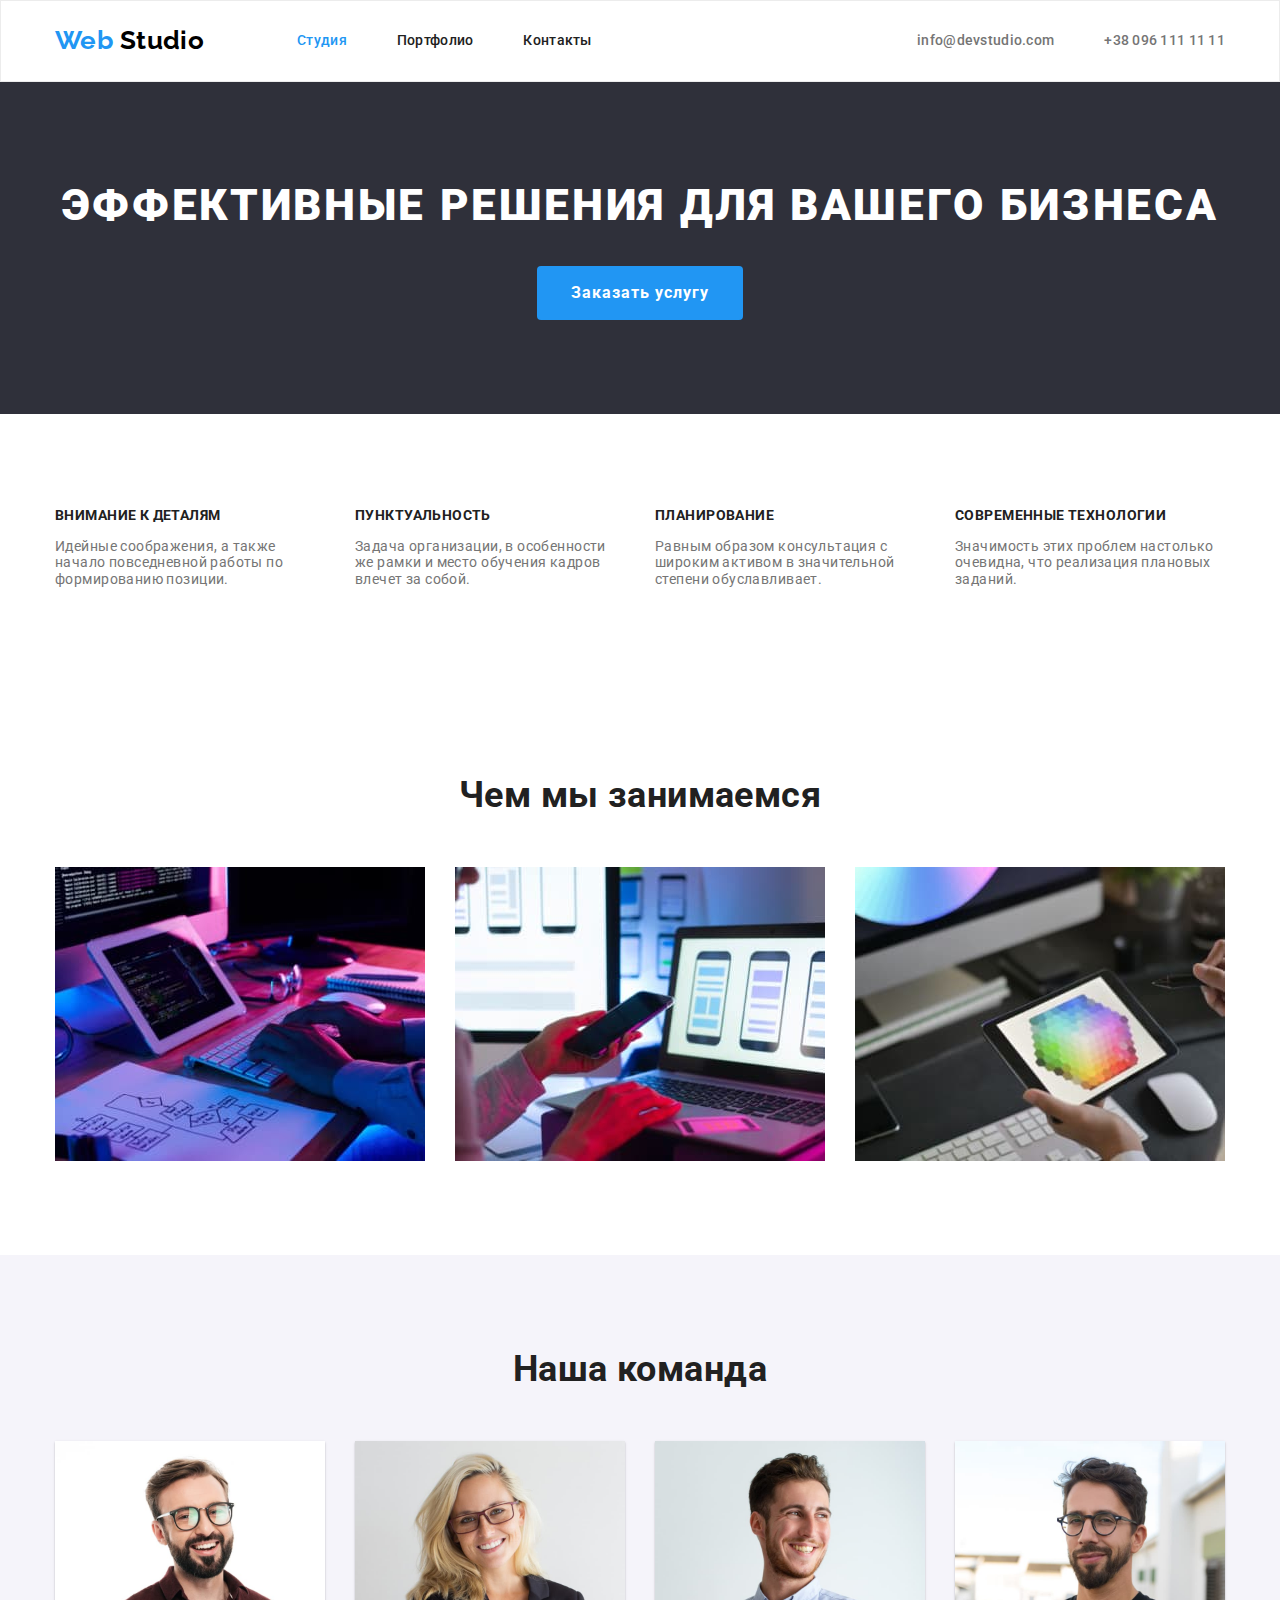
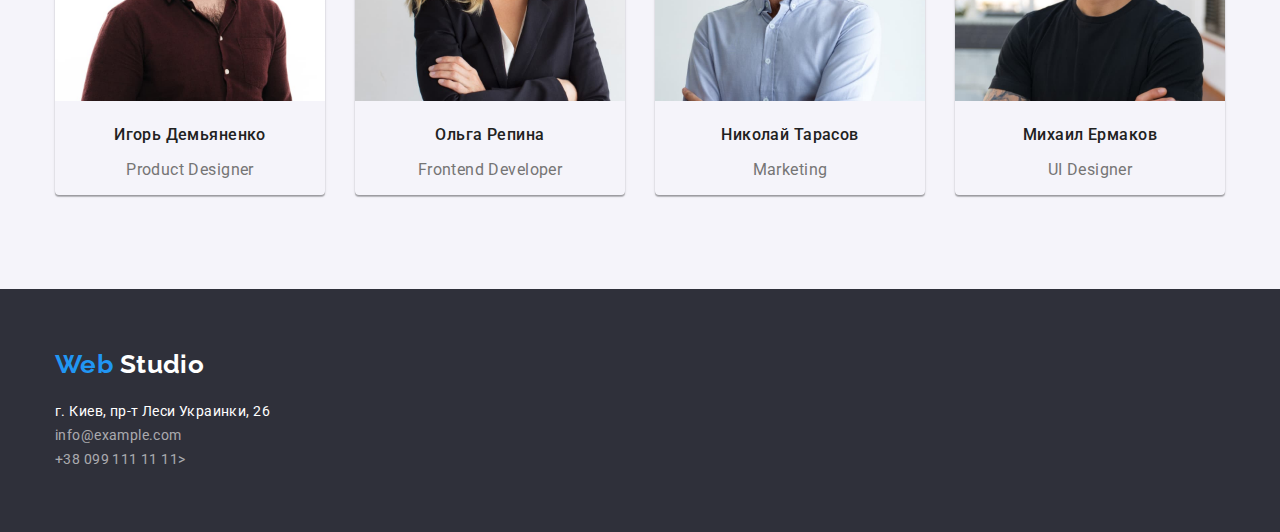
==== index.html @ 8296751c "Внес позиционирование" ====
<!DOCTYPE html>
<html lang="ru">

<head>
    <meta charset="UTF-8">
    <meta http-equiv="X-UA-Compatible" content="IE=edge">
    <meta name="viewport" content="width=device-width, initial-scale=1.0">
    <link rel="preconnect" href="https://fonts.googleapis.com">
    <link rel="preconnect" href="https://fonts.gstatic.com" crossorigin>
    <link
        href="https://fonts.googleapis.com/css2?family=Raleway:wght@700&family=Roboto:wght@400;500;700;900&display=swap"
        rel="stylesheet">
        <link rel="stylesheet" href="https://cdnjs.cloudflare.com/ajax/libs/modern-normalize/1.1.0/modern-normalize.min.css">
    <link rel="stylesheet" href="./css/styles.css">
    <title>Студия</title>
</head>

<body>
    <header class="header-page">
       <div class="container main-nav">
        <nav class="nav">
            <a href="./index.html" class="logo"><span class="logo-word">Web</span> Studio</a>
            <ul class="site-nav list">
                <li class="item"><a href="./index.html" class="link current">Студия</a></li>
                <li class="item"><a href="./portfolio.html" class="link">Портфолио</a></li>
                <li class="item"><a href="" class="link">Контакты</a></li>
            </ul>
        </nav>
        <ul class="contact list">
            <li class="item"><a href="mailto:info@devstudio.com" class="link">info@devstudio.com</a></li>
            <li class="item"><a href="tel:+380961111111" class="link">+38 096 111 11 11</a></li>
        </ul>
       </div>
    </header>
    <main>
        <!-- Заказать услугу -->
        <section class="hero section">
            <div class="container">
                <h1 class="hero-title">Эффективные решения для вашего бизнеса</h1>
                <button type="button" class=" button button-primary">Заказать услугу</button>
            </div>
           
        </section>
        <!-- Особенности -->
        <section class="section">
            <div class="container">
                <h2 class="visually-hidden">Особенности</h2>
                <ul class="features list">
                    <li class="item">
                        <h3 class="features-title">Внимание к деталям</h3>
                        <p class="feature-text">Идейные соображения, а также начало повседневной работы по формированию
                            позиции.</p>
                    </li>
                    <li class="item">
                        <h3 class="features-title">Пунктуальность</h3>
                        <p class="feature-text">Задача организации, в особенности же рамки и место обучения кадров влечет за
                            собой.</p>
                    </li>
                    <li class="item">
                        <h3 class="features-title">Планирование</h3>
                        <p class="feature-text">Равным образом консультация с широким активом в значительной степени
                            обуславливает.</p>
                    </li>
                    <li class="item">
                        <h3 class="features-title">Современные технологии</h3>
                        <p class="feature-text">Значимость этих проблем настолько очевидна, что реализация плановых заданий.
                        </p>
                    </li>
                </ul>
            </div>
          
        </section>
        <!--Чем мы занимаемся-->
        <section class="works section">
           <div class="container">
            <h2 class="section-title">Чем мы занимаемся</h2>
            <ul class=" works-images list">
                <li class="item"><img src="./images/img-1.jpg" alt="Человек печатает на клавиатуре" class="work" width="370" height="294"></li>
                <li class="item"><img src="./images/img-2.jpg" alt="Человек держит смартфон в руке" class="work" width="370" height="294"></li>
                <li class="item"><img src="./images/img-3.jpg" alt="Человек держит планшет в руке" class="work" width="370" height="294"></li>
            </ul>
           </div>
        </section>
        <!--Наша команда-->
        <section class="team section">
            <div class="container">
                <h2 class="section-title">Наша команда</h2>
                <ul class="team-list list">
                    <li class="item">
                        <img src="./images/team-1.jpg" alt="Фото Игорь Демьяненко" width="270" height="260">
                        <h3 class="team-member">Игорь Демьяненко</h3>
                        <p class="team-descrp" lang="en">Product Designer</p>
                    </li>
                    <li class="item">
                        <img src="./images/team-2.jpg" alt="Фото Ольга Репина" width="270" height="260">
                        <h3 class="team-member">Ольга Репина</h3>
                        <p class="team-descrp" lang="en">Frontend Developer</p>
                    </li>
                    <li class="item">
                        <img src="./images/team-4.jpg" alt="Фото Николай Тарасов" width="270" height="260">
                        <h3 class="team-member">Николай Тарасов</h3>
                        <p class="team-descrp" lang="en">Marketing</p>
                    </li>
                    <li class="item">
                        <img src="./images/team-3.jpg" alt="Фото Михаил Ермаков" width="270" height="260">
                        <h3 class="team-member">Михаил Ермаков</h3>
                        <p class="team-descrp" lang="en">UI Designer</p>
                    </li>
                </ul>
            </div>
        </section>
    </main>
    <footer class="footer">
       <div class="page-footer container">
        <a href="./index.html" class="logo">
            <span class="logo-word">Web</span> Studio
        </a>
        <address class="address-list">
            <ul class="list">
                <li> <a href="https://goo.gl/maps/piqngm7oDQpEDh6u6" class="address" target="_blank"
                        rel="noopener nofollow noreferrer"> г. Киев, пр-т Леси Украинки, 26</a> </li>
                <li> <a href="mailto:info@example.com" class="mail">info@example.com</a> </li>
                <li> <a href="tel:+380991111111" class="tel">+38 099 111 11 11></a></li>
            </ul>
        </address>
       </div>

    </footer>
</body>

</html>
---- css/styles.css ----
html{
    box-sizing: border-box;
}

*,
*::after, *::before{
    box-sizing: inherit;
}




:root {
 --title-text-color: #212121;
 --primary-text-color: #757575;
 --accent-color: #2196F3;
 --button-white-color: #FFFFFF;
 --background-section: #2F303A;
 --background-color: #F5F4FA;
}

body {
    color: var(--primary-text-color);
    font-family: 'Roboto', sans-serif;
    letter-spacing: 0.03em;
    font-size: 14px;
    line-height: 1.71;
}   

.list{
    list-style: none;
    padding: 0;
    margin: 0;
}
.container {
    width: 1200px;
    padding-left: 15px;
    padding-right: 15px;
    margin-left: auto;
    margin-right: auto;
}
.section{
    padding-top: 94px;
    padding-bottom: 94px;
}
/*Шапка*/

.header-page{
    border: 1px solid #ECECEC;
}


/*Логотип*/

.logo{
    color: #000000;
    text-decoration: none;
    font-family: 'Raleway', sans-serif;
        font-weight: 700;
        font-size: 26px;
        line-height: 1.2;


}

.nav .logo{
margin-top: 24px;
margin-bottom: 25px;
margin-right: 93px;
}

.logo .logo-word{
    color: #2196F3;
}

.main-nav{
display: flex;
align-items: center;
justify-content: space-between;
}

.nav,
.site-nav{
    display: flex;
    align-items: center;
}


.site-nav .item:not(:last-child){
    margin-right: 50px;
}

.site-nav .link{
    color: var(--title-text-color);
    text-decoration: none;
    font-weight: 500;
    line-height: 1.14;
    letter-spacing: 0.02em;
}

.site-nav .current{
    color: var(--accent-color);
}

.site-nav .link:hover,
.site-nav .link:focus {
    color: var(--accent-color);
}

.contact{
    display: flex;
}
.contact .link{
    color: var(--primary-text-color);
    text-decoration: none;
    font-weight: 500;
    line-height: 1.14;
    letter-spacing: 0.02em;
}

.contact .item:not(:last-child){
    margin-right: 50px;
}
.contact .link:hover,
.contact .link:focus{
color: var(--accent-color);
}

/*Добавила background только чтобы было видно текст*/
.hero{
background-color: var(--background-section);
text-align: center;
}

.hero .hero-title {
    color: var(--button-white-color);
    font-weight: 900;
    font-size: 44px;    
    line-height: 1.36;    
    letter-spacing: 0.06em;
    text-transform: uppercase; 
    
    margin-top: 0;
    margin-bottom: 30px;
}

/*Button*/

.button {
    font-size: 16px;
    text-align: center;     
    cursor: pointer;
    font-family: inherit;
    border-color: transparent;
}

.button-primary {
    color: var(--button-white-color);
    background-color: var(--accent-color);
    
    font-weight: 700;
    line-height: 1.88;
    letter-spacing: 0.06em;

    padding: 10px 32px;
    border-radius: 4px;
    min-width: 200px;

}

.button-secondary {
    display: inline-block;
    color: var(--title-text-color);
    background-color: var(--background-color);

    font-weight: 500;
    line-height: 1.62;

    padding: 6px 22px;
    border-radius: 4px;
}

.button-secondary:not(:last-child){
    margin-right: 8px;
}

.button-primary:hover,
.button-primary:focus{
    color: var(--title-text-color);
    background-color: var(--background-color);
}
.button-secondary:hover,
.button-secondary:focus{
    color: var(--button-white-color);
    background-color: var(--accent-color);
}

.button.active{
    color: var(--button-white-color);
    background-color: var(--accent-color);
}

.visually-hidden {
    position: absolute;
    width: 1px;
    height: 1px;
    margin: -1px;
    border: 0;
    padding: 0;

    white-space: nowrap;
    clip-path: inset(100%);
    clip: rect(0 0 0 0);
    overflow: hidden;
}

.features{
    display: flex;
}

.features .item{
    width: 270px;
}

.features .item:not(:last-child){
    margin-right: 30px;
}

.features .features-title{
    color: var(--title-text-color);
        font-size: 14px;
        line-height: 1.14;
        text-transform: uppercase;
        margin-top: 0px;
        margin-bottom: 10px;
}

.features .feature-text{
        line-height: 1.17;
        margin-bottom: 0;
    
}
.works{
    padding-bottom: 94px;
}

.works .works-images{
    display: flex;
}

.works-images .work{
    display: block;
    max-width: 100%;
    height: auto;
}


.works .works-images .item:not(:last-child){
    margin-right: 30px;
}

.section-title{
    color: var(--title-text-color);
        font-size: 36px;
        line-height: 1.16;
        text-align: center;
        margin-top: 0px;
        margin-bottom: 50px;
}

.team{
    background-color: var(--background-color);
}

.team-list{
    display: flex;
}

.team-list .item{
    box-shadow: 0px 1px 3px rgba(0, 0, 0, 0.12), 0px 1px 1px rgba(0, 0, 0, 0.14), 0px 2px 1px rgba(0, 0, 0, 0.2);
    border-radius: 0px 0px 4px 4px;
    text-align: center;
}

.team-list .item:not(:last-child){
    margin-right: 30px;
}
.team .team-member{
    color: var(--title-text-color);
    font-weight: 500;
    font-size: 16px;
    line-height: 1.19;
    margin-bottom: 10px;
}

.team .team-descrp{
    font-size: 16px;
    line-height: 1.19;
}

.footer {
    background-color: var(--background-section);
}

.footer .page-footer .logo {
    display: block;
    color: var(--button-white-color);
    padding-top: 60px;
    padding-bottom: 20px;
}

.address-list .list{
    padding-bottom: 60px;
}
.address-list .address{
    font-style: normal;
    color: var(--button-white-color);
    text-decoration: none;
    font-size: 14px;
    line-height: 1.71;
}

.address-list .mail:hover,
.address-list .mail:focus,
.address-list .tel:hover,
.address-list .tel:focus{
    color: var(--accent-color);
}

.address-list .mail,
.address-list .tel{
    font-style: normal;
    color: rgba(255, 255, 255, 0.6);
    text-decoration: none;
    font-size: 14px;
    line-height: 1.71;
}



.portfolio-item{
    text-decoration: none;

}

.portfolio-title{
    color: var(--title-text-color);
    font-size: 18px;
    line-height: 2;
    letter-spacing: 0.06em;
    margin-bottom: 4px;
    margin-top: 0;
    padding-top: 20px;
    padding-left: 24px;

}

.portfolio-descrp{
    font-size: 16px;
    line-height: 1.88;
    padding-top: 0;
    padding-bottom: 20px;
    padding-left: 24px;
    margin-top: 0;
    margin-bottom: 0;

}

.portfolio-list{
    display: flex;
    flex-wrap: wrap;
    padding-top: 34px;

    margin: -15px;

  
}

.portfolio-list .item{
    margin: 15px;
    outline: 1px solid #EEEEEE;

}


.item .portfolio-img{
    display: block;
}

.portfolio-nav {
    display: flex;
    justify-content: space-between;
    margin-left: auto;
    margin-right: auto;
    width: 611px;
}

.portfolio{
    outline: 2px solid black;
}
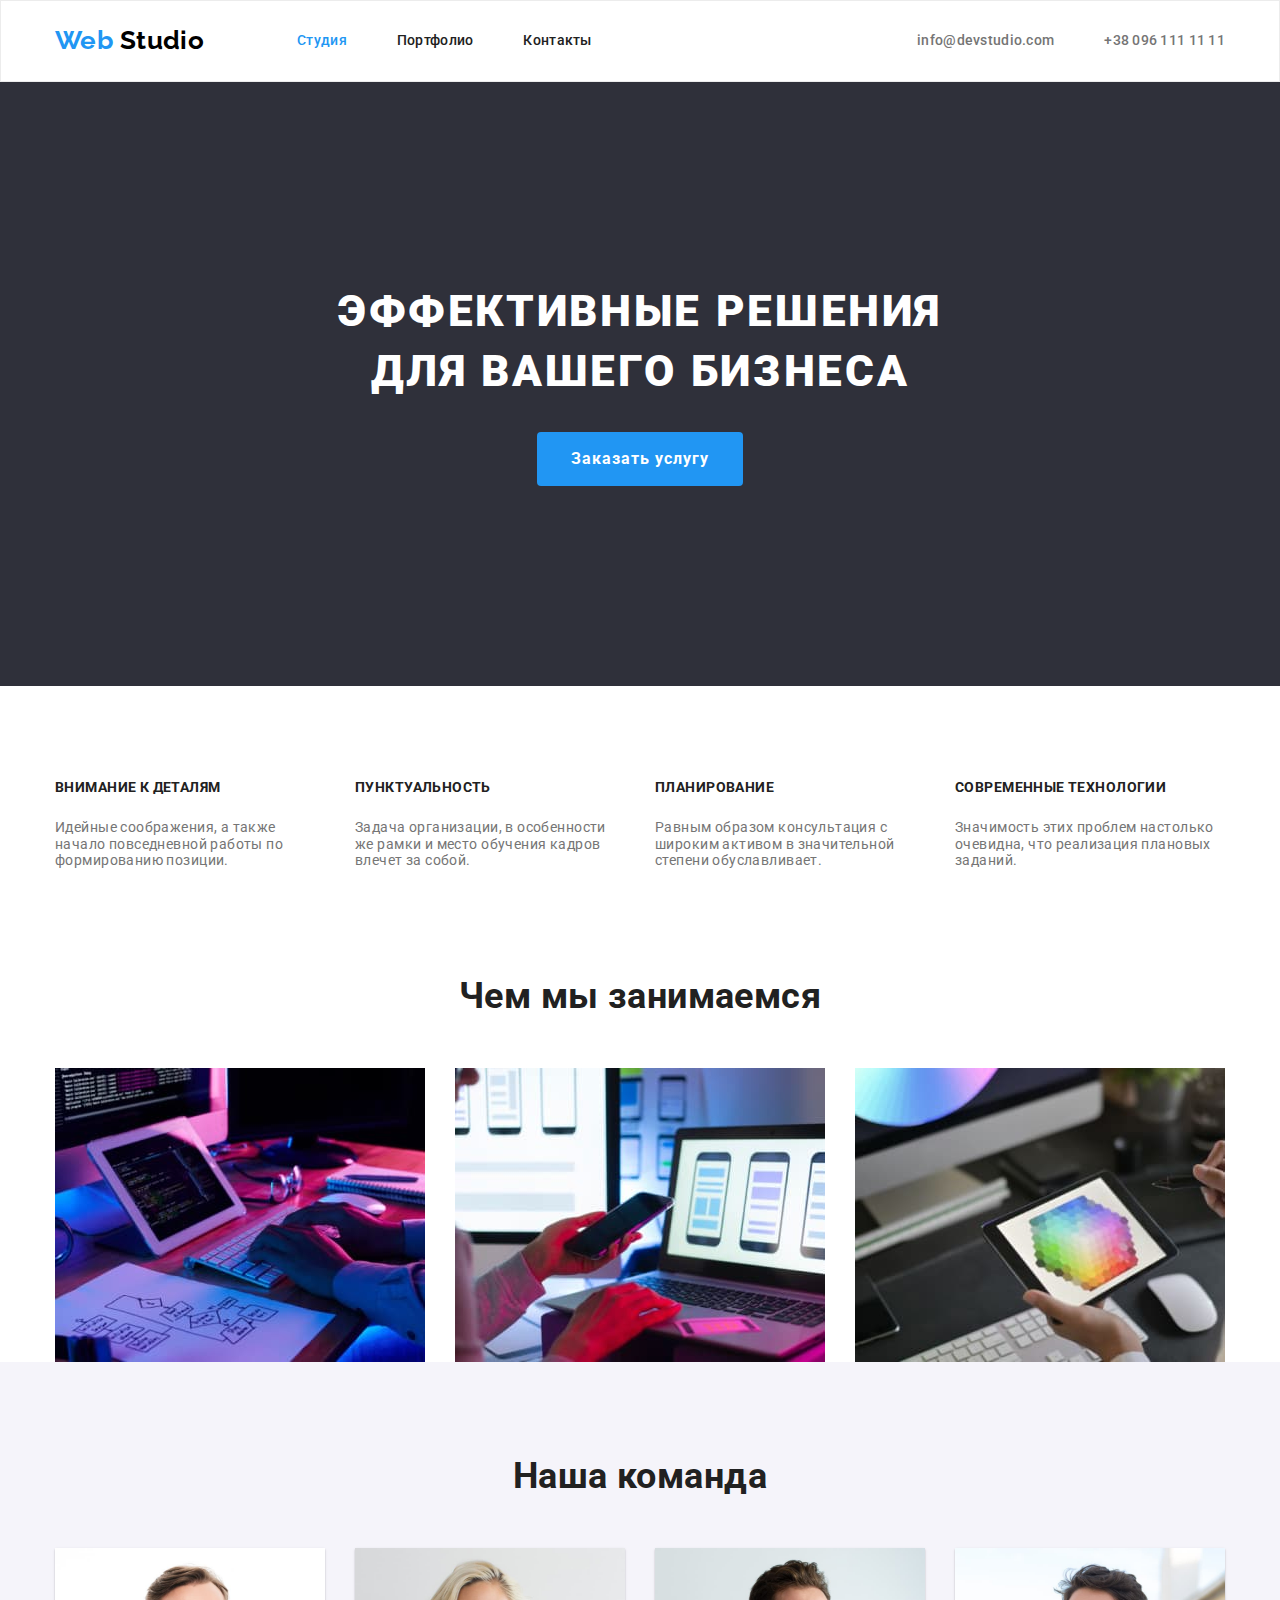
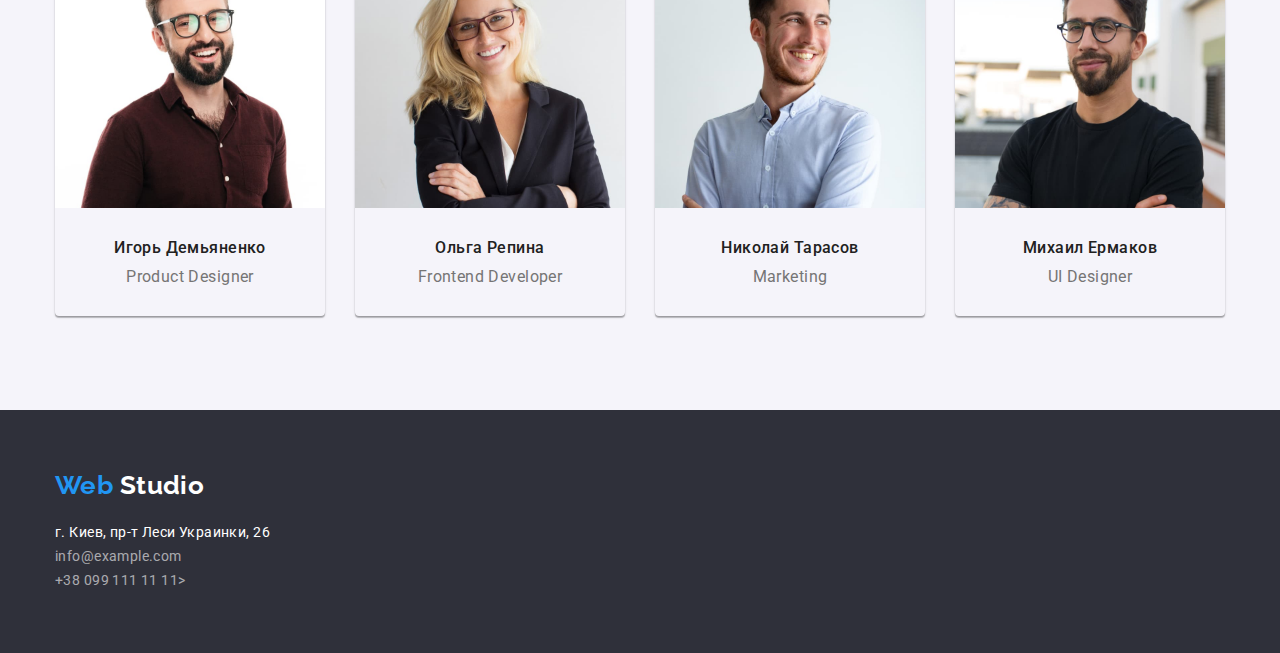
==== commit 0d0a5257: "Внес глобальный сброс стилей" ====
--- a/index.html
+++ b/index.html
@@ -39,7 +39,6 @@
                 <h1 class="hero-title">Эффективные решения для вашего бизнеса</h1>
                 <button type="button" class=" button button-primary">Заказать услугу</button>
             </div>
-           
         </section>
         <!-- Особенности -->
         <section class="section">
@@ -87,22 +86,22 @@
                 <h2 class="section-title">Наша команда</h2>
                 <ul class="team-list list">
                     <li class="item">
-                        <img src="./images/team-1.jpg" alt="Фото Игорь Демьяненко" width="270" height="260">
+                        <img src="./images/team-1.jpg" class="team-img" alt="Фото Игорь Демьяненко" width="270" height="260">
                         <h3 class="team-member">Игорь Демьяненко</h3>
                         <p class="team-descrp" lang="en">Product Designer</p>
                     </li>
                     <li class="item">
-                        <img src="./images/team-2.jpg" alt="Фото Ольга Репина" width="270" height="260">
+                        <img src="./images/team-2.jpg" class="team-img" alt="Фото Ольга Репина" width="270" height="260">
                         <h3 class="team-member">Ольга Репина</h3>
                         <p class="team-descrp" lang="en">Frontend Developer</p>
                     </li>
                     <li class="item">
-                        <img src="./images/team-4.jpg" alt="Фото Николай Тарасов" width="270" height="260">
+                        <img src="./images/team-4.jpg" class="team-img" alt="Фото Николай Тарасов" width="270" height="260">
                         <h3 class="team-member">Николай Тарасов</h3>
                         <p class="team-descrp" lang="en">Marketing</p>
                     </li>
                     <li class="item">
-                        <img src="./images/team-3.jpg" alt="Фото Михаил Ермаков" width="270" height="260">
+                        <img src="./images/team-3.jpg" class="team-img" alt="Фото Михаил Ермаков" width="270" height="260">
                         <h3 class="team-member">Михаил Ермаков</h3>
                         <p class="team-descrp" lang="en">UI Designer</p>
                     </li>
--- a/css/styles.css
+++ b/css/styles.css
@@ -8,7 +8,24 @@
     box-sizing: inherit;
 }
 
-
+h1,
+h2,
+h3,
+h4,
+h5,
+h6,
+p {
+    margin-top: 0;
+}
+
+a {
+    text-decoration: none;
+    color: inherit;
+}
+
+address {
+    font-style: normal;
+}
 
 
 :root {
@@ -30,7 +47,7 @@
 
 .list{
     list-style: none;
-    padding: 0;
+    padding-left: 0;
     margin: 0;
 }
 .container {
@@ -131,9 +148,17 @@
 .hero{
 background-color: var(--background-section);
 text-align: center;
+padding-top: 200px;
+padding-bottom: 200px;
 }
 
 .hero .hero-title {
+    display: block;
+    width: 696px;
+    text-align: center;
+    margin-right: auto;
+    margin-left: auto;
+
     color: var(--button-white-color);
     font-weight: 900;
     font-size: 44px;    
@@ -238,11 +263,16 @@
 
 .features .feature-text{
         line-height: 1.17;
-        margin-bottom: 0;
+margin-bottom: 0;
+margin-top: 0;
+padding-top: 13.5px;
+padding-bottom: 13.5px;
+
     
 }
 .works{
-    padding-bottom: 94px;
+padding-top: 0;
+padding-bottom: 0;
 }
 
 .works .works-images{
@@ -292,11 +322,20 @@
     font-size: 16px;
     line-height: 1.19;
     margin-bottom: 10px;
+    margin-top: 30px;
 }
 
 .team .team-descrp{
     font-size: 16px;
     line-height: 1.19;
+    margin-bottom: 30px;
+    margin-top: 0;
+}
+
+.team-list .item .team-img{
+    display: block;
+    max-width: 100%;
+    height: auto;
 }
 
 .footer {
@@ -364,7 +403,6 @@
     padding-left: 24px;
     margin-top: 0;
     margin-bottom: 0;
-
 }
 
 .portfolio-list{
@@ -373,19 +411,22 @@
     padding-top: 34px;
 
     margin: -15px;
-
-  
+}
+
+.img-descr{
+    border: 1px solid #EEEEEE;
 }
 
 .portfolio-list .item{
     margin: 15px;
-    outline: 1px solid #EEEEEE;
 
 }
 
 
 .item .portfolio-img{
     display: block;
+    max-width: 100%;
+    height: auto;
 }
 
 .portfolio-nav {
@@ -394,8 +435,6 @@
     margin-left: auto;
     margin-right: auto;
     width: 611px;
-}
-
-.portfolio{
-    outline: 2px solid black;
-}+    padding-bottom: 13px;
+}
+
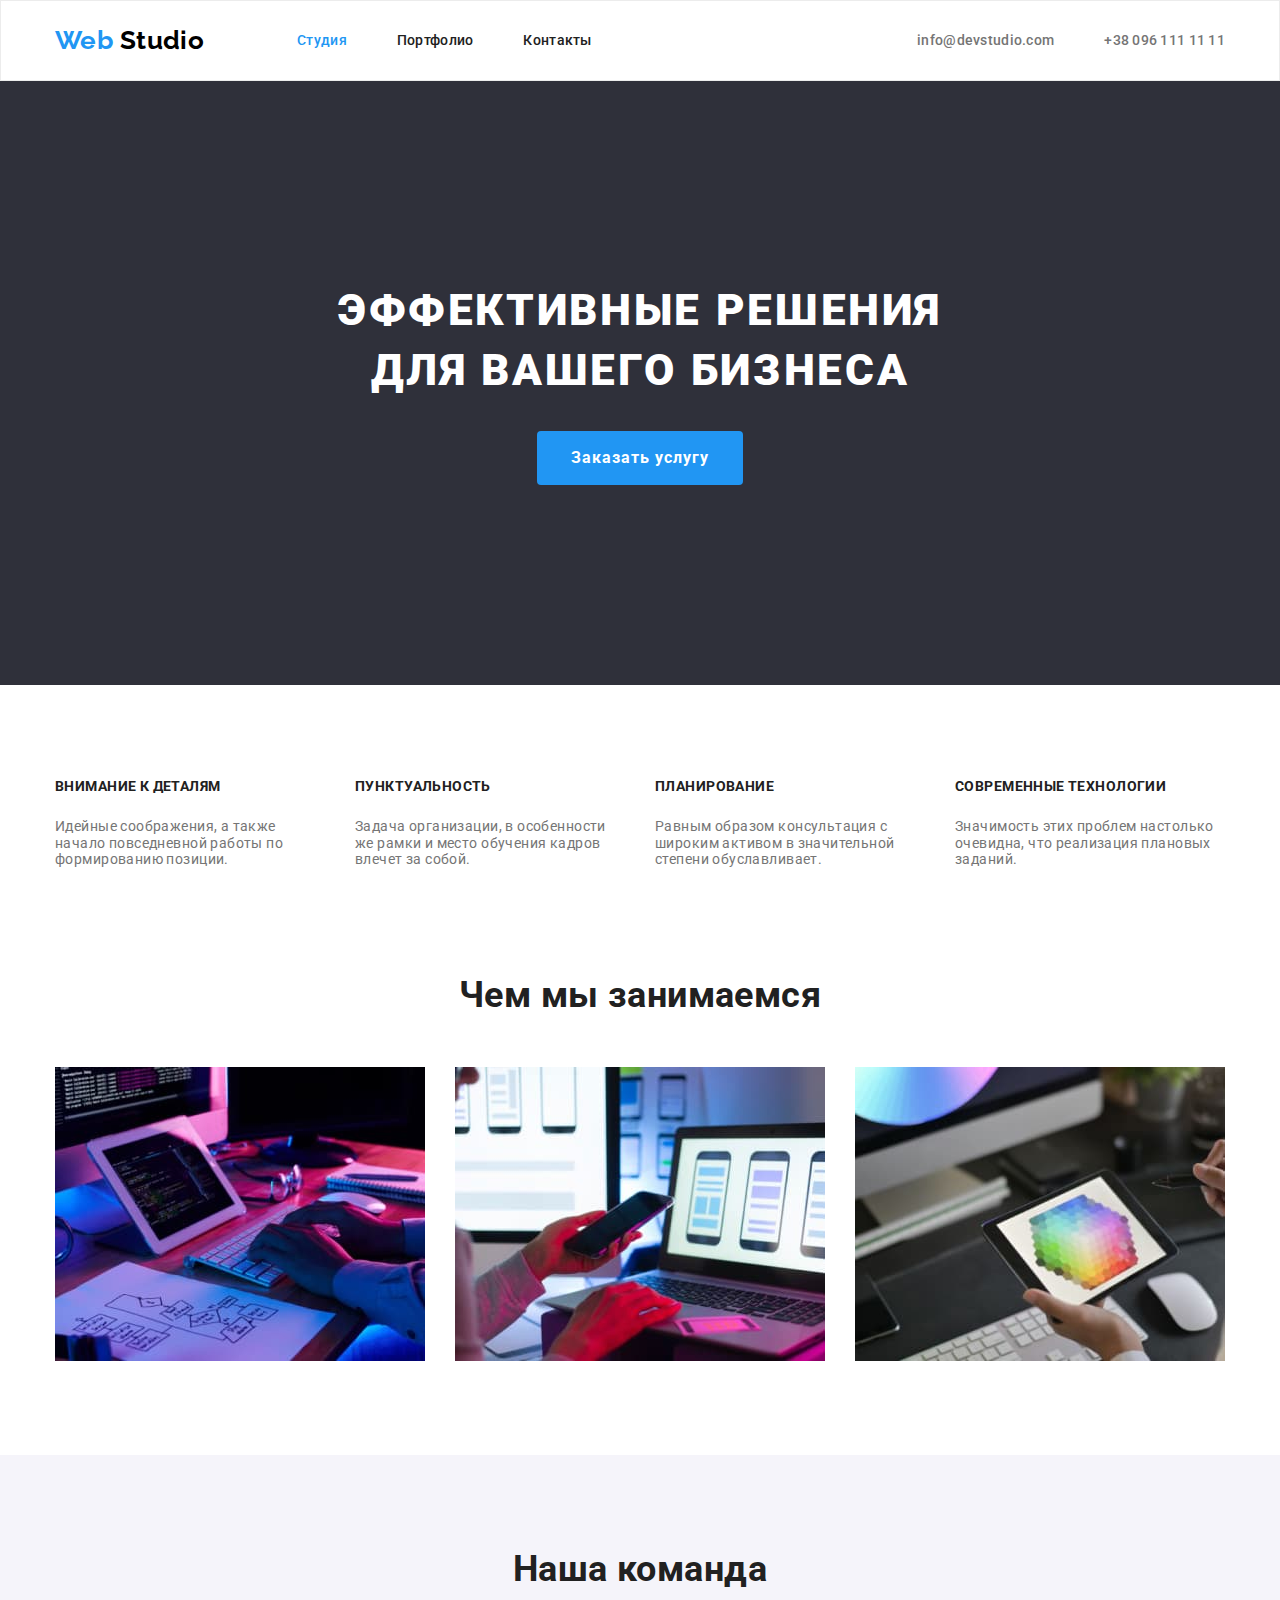
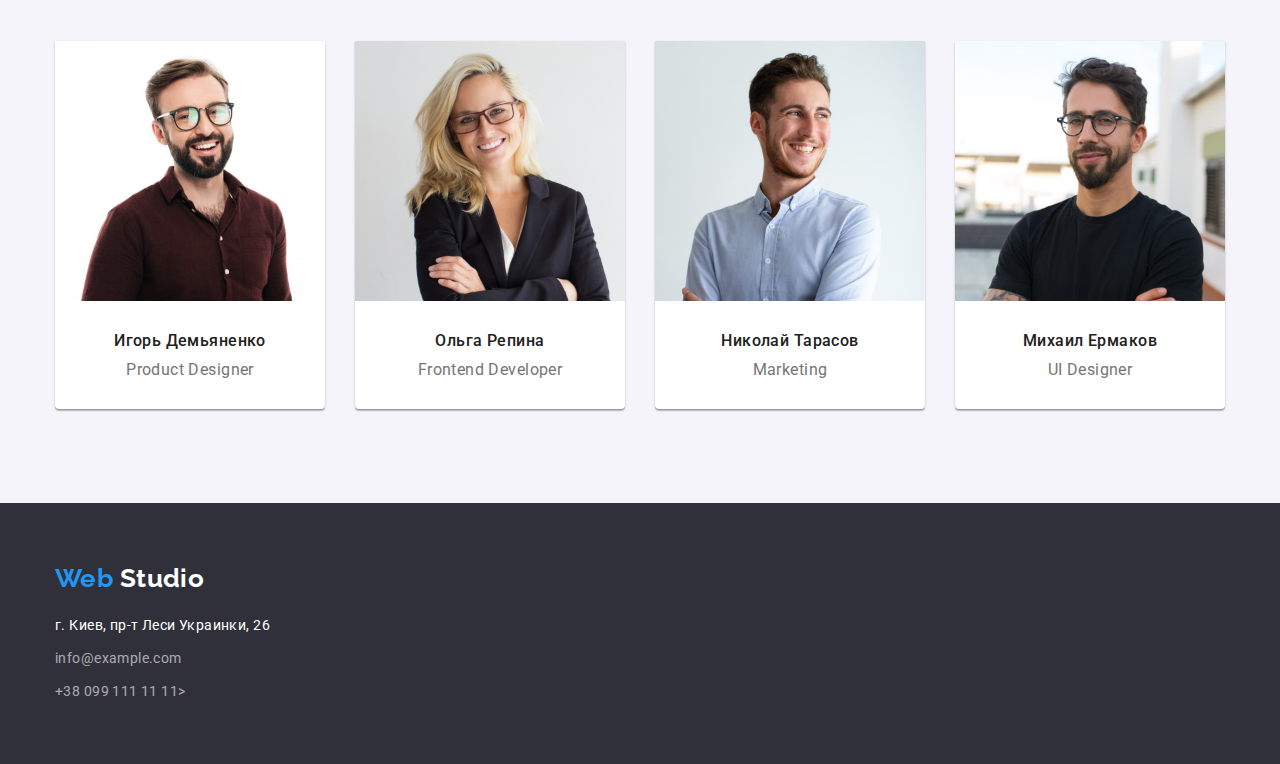
==== commit 1daac2ef: "Внес правки от ментора" ====
--- a/index.html
+++ b/index.html
@@ -87,23 +87,31 @@
                 <ul class="team-list list">
                     <li class="item">
                         <img src="./images/team-1.jpg" class="team-img" alt="Фото Игорь Демьяненко" width="270" height="260">
+                       <div class="img-descr">
                         <h3 class="team-member">Игорь Демьяненко</h3>
                         <p class="team-descrp" lang="en">Product Designer</p>
+                       </div>
                     </li>
                     <li class="item">
                         <img src="./images/team-2.jpg" class="team-img" alt="Фото Ольга Репина" width="270" height="260">
-                        <h3 class="team-member">Ольга Репина</h3>
-                        <p class="team-descrp" lang="en">Frontend Developer</p>
+                        <div class="img-descr">
+                            <h3 class="team-member">Ольга Репина</h3>
+                            <p class="team-descrp" lang="en">Frontend Developer</p>
+                        </div>
                     </li>
                     <li class="item">
                         <img src="./images/team-4.jpg" class="team-img" alt="Фото Николай Тарасов" width="270" height="260">
+                       <div class="img-descr">
                         <h3 class="team-member">Николай Тарасов</h3>
                         <p class="team-descrp" lang="en">Marketing</p>
+                       </div>
                     </li>
                     <li class="item">
                         <img src="./images/team-3.jpg" class="team-img" alt="Фото Михаил Ермаков" width="270" height="260">
+                       <div class="img-descr">
                         <h3 class="team-member">Михаил Ермаков</h3>
                         <p class="team-descrp" lang="en">UI Designer</p>
+                       </div>
                     </li>
                 </ul>
             </div>
@@ -116,10 +124,10 @@
         </a>
         <address class="address-list">
             <ul class="list">
-                <li> <a href="https://goo.gl/maps/piqngm7oDQpEDh6u6" class="address" target="_blank"
+                <li class="item"> <a href="https://goo.gl/maps/piqngm7oDQpEDh6u6" class="address" target="_blank"
                         rel="noopener nofollow noreferrer"> г. Киев, пр-т Леси Украинки, 26</a> </li>
-                <li> <a href="mailto:info@example.com" class="mail">info@example.com</a> </li>
-                <li> <a href="tel:+380991111111" class="tel">+38 099 111 11 11></a></li>
+                <li class="item"> <a href="mailto:info@example.com" class="mail">info@example.com</a> </li>
+                <li class="item"> <a href="tel:+380991111111" class="tel">+38 099 111 11 11></a></li>
             </ul>
         </address>
        </div>
--- a/css/styles.css
+++ b/css/styles.css
@@ -65,6 +65,9 @@
 
 .header-page{
     border: 1px solid #ECECEC;
+    padding-top: 24px;
+    padding-bottom: 24px;
+
 }
 
 
@@ -82,8 +85,6 @@
 }
 
 .nav .logo{
-margin-top: 24px;
-margin-bottom: 25px;
 margin-right: 93px;
 }
 
@@ -272,7 +273,6 @@
 }
 .works{
 padding-top: 0;
-padding-bottom: 0;
 }
 
 .works .works-images{
@@ -311,25 +311,30 @@
     box-shadow: 0px 1px 3px rgba(0, 0, 0, 0.12), 0px 1px 1px rgba(0, 0, 0, 0.14), 0px 2px 1px rgba(0, 0, 0, 0.2);
     border-radius: 0px 0px 4px 4px;
     text-align: center;
+    background-color: var(--button-white-color);
 }
 
 .team-list .item:not(:last-child){
     margin-right: 30px;
+}
+
+.team-list .item .img-descr{
+padding-top: 30px;
+padding-bottom: 30px;
 }
 .team .team-member{
     color: var(--title-text-color);
     font-weight: 500;
     font-size: 16px;
     line-height: 1.19;
+    margin-bottom: 0;
     margin-bottom: 10px;
-    margin-top: 30px;
 }
 
 .team .team-descrp{
     font-size: 16px;
     line-height: 1.19;
-    margin-bottom: 30px;
-    margin-top: 0;
+    margin-bottom: 0;
 }
 
 .team-list .item .team-img{
@@ -340,18 +345,20 @@
 
 .footer {
     background-color: var(--background-section);
+    padding-top: 60px;
+    padding-bottom: 60px;
 }
 
 .footer .page-footer .logo {
     display: block;
     color: var(--button-white-color);
-    padding-top: 60px;
-    padding-bottom: 20px;
-}
-
-.address-list .list{
-    padding-bottom: 60px;
-}
+    margin-bottom: 20px;
+}
+
+.address-list .list .item:not(:last-child){
+    margin-bottom: 9px;
+}
+
 .address-list .address{
     font-style: normal;
     color: var(--button-white-color);
@@ -390,17 +397,12 @@
     letter-spacing: 0.06em;
     margin-bottom: 4px;
     margin-top: 0;
-    padding-top: 20px;
-    padding-left: 24px;
-
 }
 
 .portfolio-descrp{
     font-size: 16px;
     line-height: 1.88;
     padding-top: 0;
-    padding-bottom: 20px;
-    padding-left: 24px;
     margin-top: 0;
     margin-bottom: 0;
 }
@@ -408,20 +410,23 @@
 .portfolio-list{
     display: flex;
     flex-wrap: wrap;
-    padding-top: 34px;
 
     margin: -15px;
 }
 
-.img-descr{
-    border: 1px solid #EEEEEE;
-}
 
 .portfolio-list .item{
     margin: 15px;
 
 }
 
+.portfolio-list .item .img-descr {
+    border: 1px solid #EEEEEE;
+    padding-top: 20px;
+    padding-bottom: 20px;
+    padding-right: 24px;
+    padding-left: 24px;
+}
 
 .item .portfolio-img{
     display: block;
@@ -431,10 +436,11 @@
 
 .portfolio-nav {
     display: flex;
-    justify-content: space-between;
-    margin-left: auto;
-    margin-right: auto;
-    width: 611px;
-    padding-bottom: 13px;
-}
-
+    justify-content: center;
+    margin-bottom: 34px;
+}
+
+.portfolio-nav .item:not(:last-child){
+margin-right: 8px;
+}
+
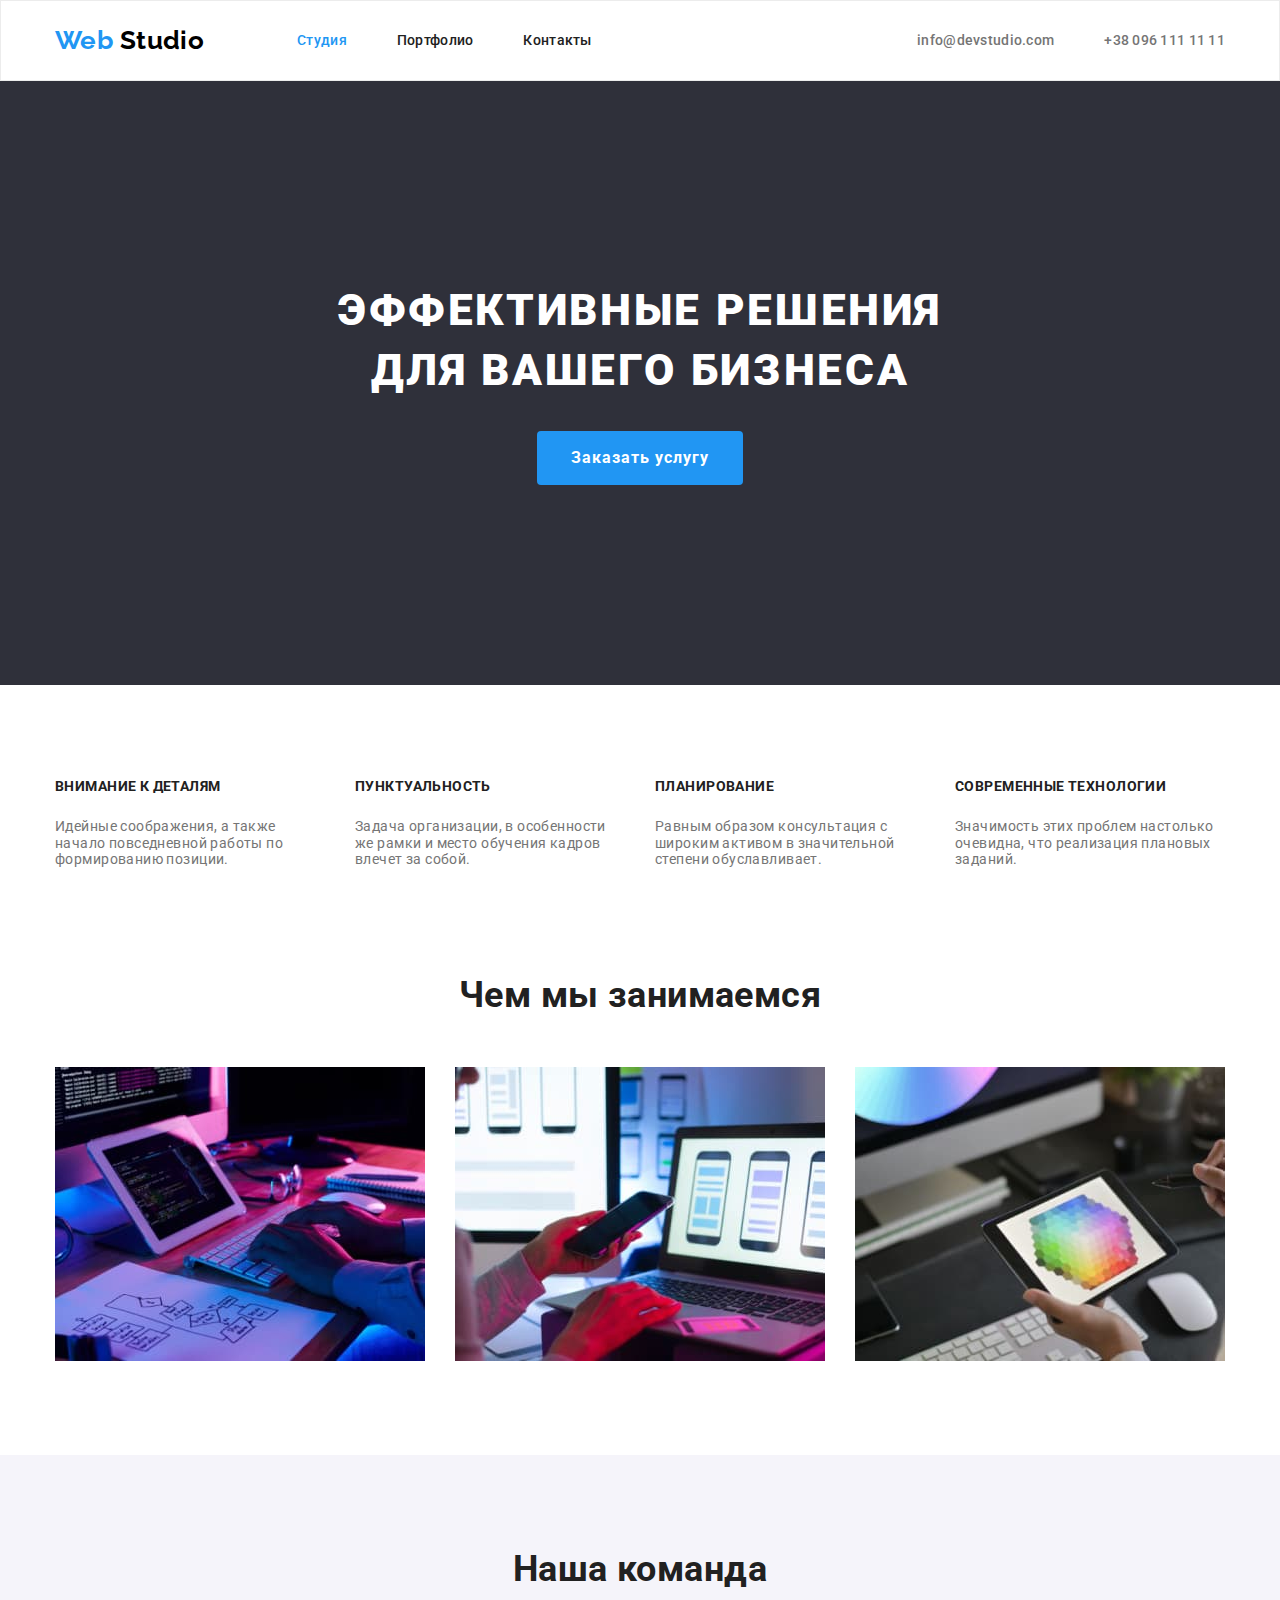
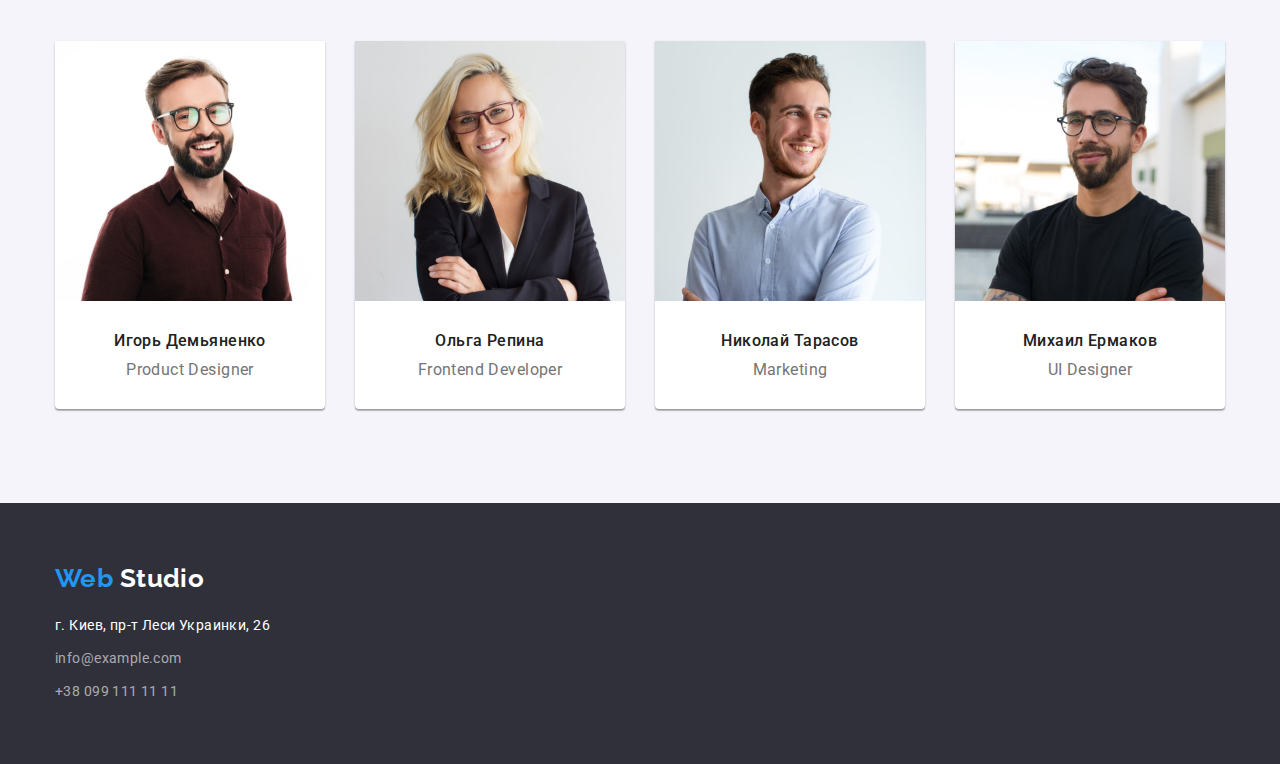
==== commit 70dd3087: "Внес правки ментора 2" ====
--- a/index.html
+++ b/index.html
@@ -127,7 +127,7 @@
                 <li class="item"> <a href="https://goo.gl/maps/piqngm7oDQpEDh6u6" class="address" target="_blank"
                         rel="noopener nofollow noreferrer"> г. Киев, пр-т Леси Украинки, 26</a> </li>
                 <li class="item"> <a href="mailto:info@example.com" class="mail">info@example.com</a> </li>
-                <li class="item"> <a href="tel:+380991111111" class="tel">+38 099 111 11 11></a></li>
+                <li class="item"> <a href="tel:+380991111111" class="tel">+38 099 111 11 11</a></li>
             </ul>
         </address>
        </div>
--- a/css/styles.css
+++ b/css/styles.css
@@ -437,7 +437,7 @@
 .portfolio-nav {
     display: flex;
     justify-content: center;
-    margin-bottom: 34px;
+    margin-bottom: 50px;
 }
 
 .portfolio-nav .item:not(:last-child){
